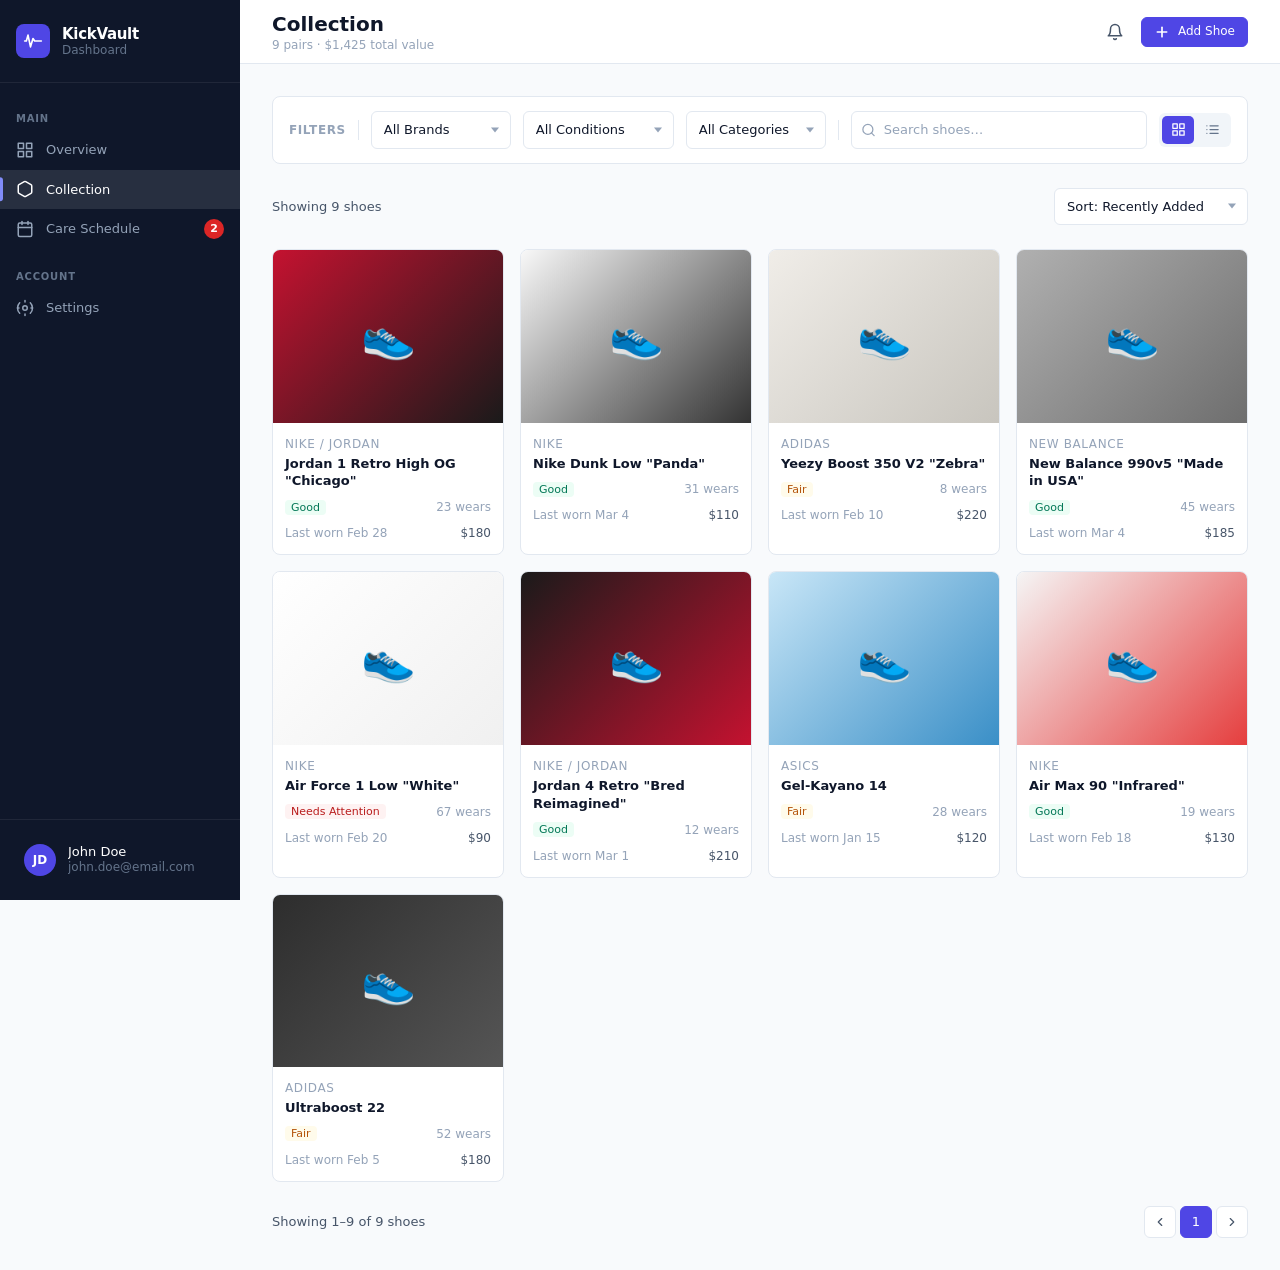
==== collection.html @ 6f690f67 "Initial KickVault Dashboard Five-page sneaker collection dashboard built for IxDF Masterclass demo. " ====
<!DOCTYPE html>
<html lang="en">
<head>
  <meta charset="UTF-8" />
  <meta name="viewport" content="width=device-width, initial-scale=1.0" />
  <title>Collection — KickVault Dashboard</title>
  <link rel="stylesheet" href="css/design-system.css" />
  <link rel="stylesheet" href="css/layout.css" />
  <link rel="stylesheet" href="css/collection.css" />
</head>
<body>
<div class="app">

  <!-- Sidebar -->
  <aside class="sidebar">
    <div class="sidebar-brand">
      <div class="sidebar-logo">
        <svg viewBox="0 0 24 24" fill="none" stroke="currentColor" stroke-width="2" stroke-linecap="round" stroke-linejoin="round">
          <path d="M2 12h2l2-7 3 14 3-10 2 3h8"/>
        </svg>
      </div>
      <div class="sidebar-brand-text">
        <div class="sidebar-brand-name">KickVault</div>
        <div class="sidebar-brand-sub">Dashboard</div>
      </div>
    </div>
    <nav class="sidebar-nav">
      <div class="nav-section">
        <div class="nav-section-label">Main</div>
        <a href="index.html" class="nav-link">
          <svg viewBox="0 0 24 24" fill="none" stroke="currentColor" stroke-width="2" stroke-linecap="round" stroke-linejoin="round"><rect x="3" y="3" width="7" height="7"/><rect x="14" y="3" width="7" height="7"/><rect x="14" y="14" width="7" height="7"/><rect x="3" y="14" width="7" height="7"/></svg>
          <span class="nav-link-label">Overview</span>
        </a>
        <a href="collection.html" class="nav-link active">
          <svg viewBox="0 0 24 24" fill="none" stroke="currentColor" stroke-width="2" stroke-linecap="round" stroke-linejoin="round"><path d="M21 16V8a2 2 0 0 0-1-1.73l-7-4a2 2 0 0 0-2 0l-7 4A2 2 0 0 0 3 8v8a2 2 0 0 0 1 1.73l7 4a2 2 0 0 0 2 0l7-4A2 2 0 0 0 21 16z"/></svg>
          <span class="nav-link-label">Collection</span>
        </a>
        <a href="schedule.html" class="nav-link">
          <svg viewBox="0 0 24 24" fill="none" stroke="currentColor" stroke-width="2" stroke-linecap="round" stroke-linejoin="round"><rect x="3" y="4" width="18" height="18" rx="2" ry="2"/><line x1="16" y1="2" x2="16" y2="6"/><line x1="8" y1="2" x2="8" y2="6"/><line x1="3" y1="10" x2="21" y2="10"/></svg>
          <span class="nav-link-label">Care Schedule</span>
          <span class="nav-badge">2</span>
        </a>
      </div>
      <div class="nav-section">
        <div class="nav-section-label">Account</div>
        <a href="settings.html" class="nav-link">
          <svg viewBox="0 0 24 24" fill="none" stroke="currentColor" stroke-width="2" stroke-linecap="round" stroke-linejoin="round"><circle cx="12" cy="12" r="3"/><path d="M19.07 4.93a10 10 0 0 1 0 14.14M4.93 4.93a10 10 0 0 0 0 14.14"/><path d="M12 2v2m0 16v2M2 12h2m16 0h2"/></svg>
          <span class="nav-link-label">Settings</span>
        </a>
      </div>
    </nav>
    <div class="sidebar-footer">
      <div class="sidebar-user">
        <div class="avatar avatar-sm" style="background: var(--color-primary-600); color: white;">JD</div>
        <div class="sidebar-user-info">
          <div class="sidebar-user-name">John Doe</div>
          <div class="sidebar-user-email">john.doe@email.com</div>
        </div>
      </div>
    </div>
  </aside>

  <!-- Main -->
  <div class="main">
    <header class="page-header">
      <div class="header-left">
        <h1 class="page-title">Collection</h1>
        <div class="page-subtitle">9 pairs · $1,425 total value</div>
      </div>
      <div class="header-right">
        <button class="icon-btn" aria-label="Notifications" data-tooltip="Notifications">
          <svg viewBox="0 0 24 24" fill="none" stroke="currentColor" stroke-width="2" stroke-linecap="round" stroke-linejoin="round"><path d="M18 8A6 6 0 0 0 6 8c0 7-3 9-3 9h18s-3-2-3-9"/><path d="M13.73 21a2 2 0 0 1-3.46 0"/></svg>
        </button>
        <button class="btn btn-primary btn-sm">
          <svg viewBox="0 0 24 24" fill="none" stroke="currentColor" stroke-width="2.5" stroke-linecap="round" stroke-linejoin="round"><line x1="12" y1="5" x2="12" y2="19"/><line x1="5" y1="12" x2="19" y2="12"/></svg>
          Add Shoe
        </button>
      </div>
    </header>

    <div class="content">

      <!-- Filter Bar -->
      <div class="filter-bar">
        <span class="filter-bar-label">Filters</span>
        <div class="filter-bar-divider"></div>
        <div class="select-wrapper">
          <select class="select">
            <option value="">All Brands</option>
            <option>Nike / Jordan</option>
            <option>Adidas</option>
            <option>New Balance</option>
            <option>Asics</option>
          </select>
        </div>
        <div class="select-wrapper">
          <select class="select">
            <option value="">All Conditions</option>
            <option>Good</option>
            <option>Fair</option>
            <option>Needs Attention</option>
          </select>
        </div>
        <div class="select-wrapper">
          <select class="select">
            <option value="">All Categories</option>
            <option>Lifestyle</option>
            <option>Running</option>
            <option>Basketball</option>
          </select>
        </div>
        <div class="filter-bar-divider"></div>
        <div class="filter-bar-search">
          <svg class="filter-bar-search-icon" viewBox="0 0 24 24" fill="none" stroke="currentColor" stroke-width="2" stroke-linecap="round" stroke-linejoin="round"><circle cx="11" cy="11" r="8"/><line x1="21" y1="21" x2="16.65" y2="16.65"/></svg>
          <input type="text" class="input" placeholder="Search shoes…" />
        </div>
        <div class="filter-bar-actions">
          <!-- View Toggle (Segmented Control — Implementation A) -->
          <div class="view-toggle" data-view-toggle>
            <button class="view-toggle-btn active" data-view="grid" aria-pressed="true" data-tooltip="Grid view">
              <svg viewBox="0 0 24 24" fill="none" stroke="currentColor" stroke-width="2" stroke-linecap="round" stroke-linejoin="round"><rect x="3" y="3" width="7" height="7"/><rect x="14" y="3" width="7" height="7"/><rect x="14" y="14" width="7" height="7"/><rect x="3" y="14" width="7" height="7"/></svg>
            </button>
            <button class="view-toggle-btn" data-view="list" aria-pressed="false" data-tooltip="List view">
              <svg viewBox="0 0 24 24" fill="none" stroke="currentColor" stroke-width="2" stroke-linecap="round" stroke-linejoin="round"><line x1="8" y1="6" x2="21" y2="6"/><line x1="8" y1="12" x2="21" y2="12"/><line x1="8" y1="18" x2="21" y2="18"/><line x1="3" y1="6" x2="3.01" y2="6"/><line x1="3" y1="12" x2="3.01" y2="12"/><line x1="3" y1="18" x2="3.01" y2="18"/></svg>
            </button>
          </div>
        </div>
      </div>

      <!-- Collection result count -->
      <div class="collection-toolbar">
        <span class="collection-result-count">Showing 9 shoes</span>
        <div style="display:flex; gap: var(--space-1);">
          <div class="select-wrapper">
            <select class="select" style="width: auto;">
              <option>Sort: Recently Added</option>
              <option>Sort: Name A–Z</option>
              <option>Sort: Most Worn</option>
              <option>Sort: Value (High–Low)</option>
            </select>
          </div>
        </div>
      </div>

      <!-- Collection Views (Grid + List) -->
      <div class="collection-views">

        <!-- Grid View (default) -->
        <div data-view="grid" class="active">
          <div class="shoe-grid">

            <!-- Shoe 1 -->
            <a href="detail.html" class="shoe-card">
              <div class="shoe-card-image" style="background: linear-gradient(135deg, #c41230 0%, #1a1a1a 100%);">👟</div>
              <div class="shoe-card-body">
                <div class="shoe-card-brand">Nike / Jordan</div>
                <div class="shoe-card-name">Jordan 1 Retro High OG "Chicago"</div>
                <div style="display:flex; align-items:center; justify-content:space-between;">
                  <span class="badge badge-success condition-badge">Good</span>
                  <span class="shoe-card-worn">23 wears</span>
                </div>
                <div class="shoe-card-meta">
                  <span style="font-size: var(--text-xs); color: var(--text-tertiary);">Last worn Feb 28</span>
                  <span style="font-size: var(--text-xs); font-weight: var(--font-medium); color: var(--text-secondary);">$180</span>
                </div>
              </div>
            </a>

            <!-- Shoe 2 -->
            <div class="shoe-card">
              <div class="shoe-card-image" style="background: linear-gradient(135deg, #f8f8f8 0%, #333 100%);">👟</div>
              <div class="shoe-card-body">
                <div class="shoe-card-brand">Nike</div>
                <div class="shoe-card-name">Nike Dunk Low "Panda"</div>
                <div style="display:flex; align-items:center; justify-content:space-between;">
                  <span class="badge badge-success condition-badge">Good</span>
                  <span class="shoe-card-worn">31 wears</span>
                </div>
                <div class="shoe-card-meta">
                  <span style="font-size: var(--text-xs); color: var(--text-tertiary);">Last worn Mar 4</span>
                  <span style="font-size: var(--text-xs); font-weight: var(--font-medium); color: var(--text-secondary);">$110</span>
                </div>
              </div>
            </div>

            <!-- Shoe 3 -->
            <div class="shoe-card">
              <div class="shoe-card-image" style="background: linear-gradient(135deg, #f0ede8 0%, #c8c5be 100%);">👟</div>
              <div class="shoe-card-body">
                <div class="shoe-card-brand">Adidas</div>
                <div class="shoe-card-name">Yeezy Boost 350 V2 "Zebra"</div>
                <div style="display:flex; align-items:center; justify-content:space-between;">
                  <span class="badge badge-warning condition-badge">Fair</span>
                  <span class="shoe-card-worn">8 wears</span>
                </div>
                <div class="shoe-card-meta">
                  <span style="font-size: var(--text-xs); color: var(--text-tertiary);">Last worn Feb 10</span>
                  <span style="font-size: var(--text-xs); font-weight: var(--font-medium); color: var(--text-secondary);">$220</span>
                </div>
              </div>
            </div>

            <!-- Shoe 4 -->
            <div class="shoe-card">
              <div class="shoe-card-image" style="background: linear-gradient(135deg, #b0b0b0 0%, #6e6e6e 100%);">👟</div>
              <div class="shoe-card-body">
                <div class="shoe-card-brand">New Balance</div>
                <div class="shoe-card-name">New Balance 990v5 "Made in USA"</div>
                <div style="display:flex; align-items:center; justify-content:space-between;">
                  <span class="badge badge-success condition-badge">Good</span>
                  <span class="shoe-card-worn">45 wears</span>
                </div>
                <div class="shoe-card-meta">
                  <span style="font-size: var(--text-xs); color: var(--text-tertiary);">Last worn Mar 4</span>
                  <span style="font-size: var(--text-xs); font-weight: var(--font-medium); color: var(--text-secondary);">$185</span>
                </div>
              </div>
            </div>

            <!-- Shoe 5 -->
            <div class="shoe-card">
              <div class="shoe-card-image" style="background: linear-gradient(135deg, #ffffff 0%, #f0f0f0 100%);">👟</div>
              <div class="shoe-card-body">
                <div class="shoe-card-brand">Nike</div>
                <div class="shoe-card-name">Air Force 1 Low "White"</div>
                <div style="display:flex; align-items:center; justify-content:space-between;">
                  <span class="badge badge-error condition-badge">Needs Attention</span>
                  <span class="shoe-card-worn">67 wears</span>
                </div>
                <div class="shoe-card-meta">
                  <span style="font-size: var(--text-xs); color: var(--text-tertiary);">Last worn Feb 20</span>
                  <span style="font-size: var(--text-xs); font-weight: var(--font-medium); color: var(--text-secondary);">$90</span>
                </div>
              </div>
            </div>

            <!-- Shoe 6 -->
            <div class="shoe-card">
              <div class="shoe-card-image" style="background: linear-gradient(135deg, #1a1a1a 0%, #c41230 100%);">👟</div>
              <div class="shoe-card-body">
                <div class="shoe-card-brand">Nike / Jordan</div>
                <div class="shoe-card-name">Jordan 4 Retro "Bred Reimagined"</div>
                <div style="display:flex; align-items:center; justify-content:space-between;">
                  <span class="badge badge-success condition-badge">Good</span>
                  <span class="shoe-card-worn">12 wears</span>
                </div>
                <div class="shoe-card-meta">
                  <span style="font-size: var(--text-xs); color: var(--text-tertiary);">Last worn Mar 1</span>
                  <span style="font-size: var(--text-xs); font-weight: var(--font-medium); color: var(--text-secondary);">$210</span>
                </div>
              </div>
            </div>

            <!-- Shoe 7 -->
            <div class="shoe-card">
              <div class="shoe-card-image" style="background: linear-gradient(135deg, #c8e6f7 0%, #3a8fc7 100%);">👟</div>
              <div class="shoe-card-body">
                <div class="shoe-card-brand">Asics</div>
                <div class="shoe-card-name">Gel-Kayano 14</div>
                <div style="display:flex; align-items:center; justify-content:space-between;">
                  <span class="badge badge-warning condition-badge">Fair</span>
                  <span class="shoe-card-worn">28 wears</span>
                </div>
                <div class="shoe-card-meta">
                  <span style="font-size: var(--text-xs); color: var(--text-tertiary);">Last worn Jan 15</span>
                  <span style="font-size: var(--text-xs); font-weight: var(--font-medium); color: var(--text-secondary);">$120</span>
                </div>
              </div>
            </div>

            <!-- Shoe 8 -->
            <div class="shoe-card">
              <div class="shoe-card-image" style="background: linear-gradient(135deg, #f5f5f5 0%, #e53e3e 100%);">👟</div>
              <div class="shoe-card-body">
                <div class="shoe-card-brand">Nike</div>
                <div class="shoe-card-name">Air Max 90 "Infrared"</div>
                <div style="display:flex; align-items:center; justify-content:space-between;">
                  <span class="badge badge-success condition-badge">Good</span>
                  <span class="shoe-card-worn">19 wears</span>
                </div>
                <div class="shoe-card-meta">
                  <span style="font-size: var(--text-xs); color: var(--text-tertiary);">Last worn Feb 18</span>
                  <span style="font-size: var(--text-xs); font-weight: var(--font-medium); color: var(--text-secondary);">$130</span>
                </div>
              </div>
            </div>

            <!-- Shoe 9 -->
            <div class="shoe-card">
              <div class="shoe-card-image" style="background: linear-gradient(135deg, #2d2d2d 0%, #555 100%);">👟</div>
              <div class="shoe-card-body">
                <div class="shoe-card-brand">Adidas</div>
                <div class="shoe-card-name">Ultraboost 22</div>
                <div style="display:flex; align-items:center; justify-content:space-between;">
                  <span class="badge badge-warning condition-badge">Fair</span>
                  <span class="shoe-card-worn">52 wears</span>
                </div>
                <div class="shoe-card-meta">
                  <span style="font-size: var(--text-xs); color: var(--text-tertiary);">Last worn Feb 5</span>
                  <span style="font-size: var(--text-xs); font-weight: var(--font-medium); color: var(--text-secondary);">$180</span>
                </div>
              </div>
            </div>

          </div>
        </div>

        <!-- List View (Table) -->
        <div data-view="list">
          <div class="table-container">
            <table class="data-table">
              <thead>
                <tr>
                  <th>Shoe</th>
                  <th>Brand</th>
                  <th>Condition</th>
                  <th>Size</th>
                  <th>Wears</th>
                  <th>Last Worn</th>
                  <th>Value</th>
                  <th></th>
                </tr>
              </thead>
              <tbody>
                <tr>
                  <td>
                    <div class="data-table-shoe-name">Jordan 1 Retro High OG "Chicago"</div>
                  </td>
                  <td><span class="data-table-shoe-brand">Nike / Jordan</span></td>
                  <td><span class="badge badge-success">Good</span></td>
                  <td>US 10</td>
                  <td>23</td>
                  <td>Feb 28</td>
                  <td>$180</td>
                  <td><a href="detail.html" class="btn btn-ghost btn-sm">View</a></td>
                </tr>
                <tr>
                  <td><div class="data-table-shoe-name">Nike Dunk Low "Panda"</div></td>
                  <td><span class="data-table-shoe-brand">Nike</span></td>
                  <td><span class="badge badge-success">Good</span></td>
                  <td>US 10</td>
                  <td>31</td>
                  <td>Mar 4</td>
                  <td>$110</td>
                  <td><button class="btn btn-ghost btn-sm">View</button></td>
                </tr>
                <tr>
                  <td><div class="data-table-shoe-name">Yeezy Boost 350 V2 "Zebra"</div></td>
                  <td><span class="data-table-shoe-brand">Adidas</span></td>
                  <td><span class="badge badge-warning">Fair</span></td>
                  <td>US 10</td>
                  <td>8</td>
                  <td>Feb 10</td>
                  <td>$220</td>
                  <td><button class="btn btn-ghost btn-sm">View</button></td>
                </tr>
                <tr>
                  <td><div class="data-table-shoe-name">New Balance 990v5 "Made in USA"</div></td>
                  <td><span class="data-table-shoe-brand">New Balance</span></td>
                  <td><span class="badge badge-success">Good</span></td>
                  <td>US 10</td>
                  <td>45</td>
                  <td>Mar 4</td>
                  <td>$185</td>
                  <td><button class="btn btn-ghost btn-sm">View</button></td>
                </tr>
                <tr>
                  <td><div class="data-table-shoe-name">Air Force 1 Low "White"</div></td>
                  <td><span class="data-table-shoe-brand">Nike</span></td>
                  <td><span class="badge badge-error">Needs Attention</span></td>
                  <td>US 10</td>
                  <td>67</td>
                  <td>Feb 20</td>
                  <td>$90</td>
                  <td><button class="btn btn-ghost btn-sm">View</button></td>
                </tr>
                <tr>
                  <td><div class="data-table-shoe-name">Jordan 4 Retro "Bred Reimagined"</div></td>
                  <td><span class="data-table-shoe-brand">Nike / Jordan</span></td>
                  <td><span class="badge badge-success">Good</span></td>
                  <td>US 10</td>
                  <td>12</td>
                  <td>Mar 1</td>
                  <td>$210</td>
                  <td><button class="btn btn-ghost btn-sm">View</button></td>
                </tr>
                <tr>
                  <td><div class="data-table-shoe-name">Gel-Kayano 14</div></td>
                  <td><span class="data-table-shoe-brand">Asics</span></td>
                  <td><span class="badge badge-warning">Fair</span></td>
                  <td>US 10</td>
                  <td>28</td>
                  <td>Jan 15</td>
                  <td>$120</td>
                  <td><button class="btn btn-ghost btn-sm">View</button></td>
                </tr>
                <tr>
                  <td><div class="data-table-shoe-name">Air Max 90 "Infrared"</div></td>
                  <td><span class="data-table-shoe-brand">Nike</span></td>
                  <td><span class="badge badge-success">Good</span></td>
                  <td>US 10</td>
                  <td>19</td>
                  <td>Feb 18</td>
                  <td>$130</td>
                  <td><button class="btn btn-ghost btn-sm">View</button></td>
                </tr>
                <tr>
                  <td><div class="data-table-shoe-name">Ultraboost 22</div></td>
                  <td><span class="data-table-shoe-brand">Adidas</span></td>
                  <td><span class="badge badge-warning">Fair</span></td>
                  <td>US 10</td>
                  <td>52</td>
                  <td>Feb 5</td>
                  <td>$180</td>
                  <td><button class="btn btn-ghost btn-sm">View</button></td>
                </tr>
              </tbody>
            </table>
          </div>
        </div>

      </div><!-- /collection-views -->

      <!-- Pagination -->
      <div class="pagination">
        <span class="pagination-info">Showing 1–9 of 9 shoes</span>
        <div class="pagination-controls">
          <button class="pagination-btn" disabled>
            <svg viewBox="0 0 24 24" fill="none" stroke="currentColor" stroke-width="2" stroke-linecap="round" stroke-linejoin="round"><polyline points="15 18 9 12 15 6"/></svg>
          </button>
          <button class="pagination-btn active">1</button>
          <button class="pagination-btn" disabled>
            <svg viewBox="0 0 24 24" fill="none" stroke="currentColor" stroke-width="2" stroke-linecap="round" stroke-linejoin="round"><polyline points="9 18 15 12 9 6"/></svg>
          </button>
        </div>
      </div>

    </div><!-- /content -->
  </div><!-- /main -->
</div><!-- /app -->

<script src="js/main.js"></script>
</body>
</html>
---- css/design-system.css ----
/* ============================================================
   KICKVAULT DASHBOARD — DESIGN SYSTEM
   Version 1.0

   Contents:
     1. Design Tokens
     2. Base Reset
     3. Documented Components
        - Button
        - Input / Select / Textarea
        - Badge
        - Card
        - Alert / Banner
        - Modal
        - Tooltip
        - Avatar
        - Toggle / Switch
        - Navigation Sidebar
   ============================================================ */


/* ============================================================
   1. DESIGN TOKENS
   ============================================================ */

:root {

  /* --- Color Scale: Neutrals (Slate) --- */
  --color-neutral-50:  #f8fafc;
  --color-neutral-100: #f1f5f9;
  --color-neutral-200: #e2e8f0;
  --color-neutral-300: #cbd5e1;
  --color-neutral-400: #94a3b8;
  --color-neutral-500: #64748b;
  --color-neutral-600: #475569;
  --color-neutral-700: #334155;
  --color-neutral-800: #1e293b;
  --color-neutral-900: #0f172a;

  /* --- Color Scale: Primary (Indigo) --- */
  --color-primary-50:  #eef2ff;
  --color-primary-100: #e0e7ff;
  --color-primary-200: #c7d2fe;
  --color-primary-300: #a5b4fc;
  --color-primary-400: #818cf8;
  --color-primary-500: #6366f1;
  --color-primary-600: #4f46e5;
  --color-primary-700: #4338ca;
  --color-primary-800: #3730a3;
  --color-primary-900: #312e81;

  /* --- Color Scale: Success (Emerald) --- */
  --color-success-50:  #ecfdf5;
  --color-success-100: #d1fae5;
  --color-success-200: #a7f3d0;
  --color-success-500: #10b981;
  --color-success-600: #059669;
  --color-success-700: #047857;

  /* --- Color Scale: Warning (Amber) --- */
  --color-warning-50:  #fffbeb;
  --color-warning-100: #fef3c7;
  --color-warning-200: #fde68a;
  --color-warning-500: #f59e0b;
  --color-warning-600: #d97706;
  --color-warning-700: #b45309;

  /* --- Color Scale: Error (Red) --- */
  --color-error-50:  #fef2f2;
  --color-error-100: #fee2e2;
  --color-error-200: #fecaca;
  --color-error-500: #ef4444;
  --color-error-600: #dc2626;
  --color-error-700: #b91c1c;

  /* --- Color Scale: Info (Blue) --- */
  --color-info-50:  #eff6ff;
  --color-info-100: #dbeafe;
  --color-info-200: #bfdbfe;
  --color-info-500: #3b82f6;
  --color-info-600: #2563eb;
  --color-info-700: #1d4ed8;

  /* --- Surface Aliases --- */
  --surface-default: #ffffff;
  --surface-subtle:  var(--color-neutral-50);
  --surface-raised:  #ffffff;

  /* --- Text Aliases --- */
  --text-primary:   var(--color-neutral-900);
  --text-secondary: var(--color-neutral-600);
  --text-tertiary:  var(--color-neutral-400);
  --text-inverse:   #ffffff;
  --text-brand:     var(--color-primary-600);

  /* --- Border Aliases --- */
  --border-default: var(--color-neutral-200);
  --border-strong:  var(--color-neutral-300);
  --border-brand:   var(--color-primary-300);

  /* --- Spacing Scale (8pt grid) --- */
  --space-0-5: 4px;
  --space-1:   8px;
  --space-1-5: 12px;
  --space-2:   16px;
  --space-3:   24px;
  --space-4:   32px;
  --space-5:   40px;
  --space-6:   48px;
  --space-8:   64px;
  --space-10:  80px;
  --space-12:  96px;

  /* --- Typography: Font Sizes --- */
  --text-xs:   12px;
  --text-sm:   13px;
  --text-base: 15px;
  --text-lg:   17px;
  --text-xl:   20px;
  --text-2xl:  24px;
  --text-3xl:  30px;
  --text-4xl:  36px;

  /* --- Typography: Font Weights --- */
  --font-normal:   400;
  --font-medium:   500;
  --font-semibold: 600;
  --font-bold:     700;

  /* --- Typography: Line Heights --- */
  --leading-tight:   1.25;
  --leading-snug:    1.375;
  --leading-normal:  1.5;
  --leading-relaxed: 1.625;

  /* --- Border Radius --- */
  --radius-sm:   4px;
  --radius-md:   6px;
  --radius-lg:   8px;
  --radius-xl:   12px;
  --radius-2xl:  16px;
  --radius-full: 9999px;

  /* --- Elevation / Shadows --- */
  --shadow-sm: 0 1px 2px 0 rgba(0, 0, 0, 0.05);
  --shadow-md: 0 4px 6px -1px rgba(0, 0, 0, 0.07), 0 2px 4px -1px rgba(0, 0, 0, 0.05);
  --shadow-lg: 0 10px 15px -3px rgba(0, 0, 0, 0.08), 0 4px 6px -2px rgba(0, 0, 0, 0.04);

  /* --- Transitions --- */
  --transition-fast: 100ms ease;
  --transition-base: 200ms ease;
  --transition-slow: 300ms ease;
}


/* ============================================================
   2. BASE RESET
   ============================================================ */

*, *::before, *::after {
  box-sizing: border-box;
  margin: 0;
  padding: 0;
}

body {
  font-family: -apple-system, BlinkMacSystemFont, 'Segoe UI', system-ui, sans-serif;
  font-size: var(--text-base);
  font-weight: var(--font-normal);
  color: var(--text-primary);
  background: var(--surface-subtle);
  line-height: var(--leading-normal);
  -webkit-font-smoothing: antialiased;
}

a { color: inherit; text-decoration: none; }

button { font-family: inherit; }

img, svg { display: block; }


/* ============================================================
   3. DOCUMENTED COMPONENTS
   ============================================================ */


/* --- Button --- */

.btn {
  display: inline-flex;
  align-items: center;
  justify-content: center;
  gap: var(--space-1);
  padding: 8px var(--space-2);
  font-size: var(--text-sm);
  font-weight: var(--font-medium);
  font-family: inherit;
  line-height: var(--leading-tight);
  border-radius: var(--radius-md);
  border: 1px solid transparent;
  cursor: pointer;
  transition:
    background-color var(--transition-fast),
    border-color     var(--transition-fast),
    color            var(--transition-fast),
    box-shadow       var(--transition-fast);
  text-decoration: none;
  white-space: nowrap;
  user-select: none;
}

.btn svg {
  width: 16px;
  height: 16px;
  flex-shrink: 0;
}

/* Primary */
.btn-primary {
  background: var(--color-primary-600);
  color: var(--text-inverse);
  border-color: var(--color-primary-600);
}
.btn-primary:hover {
  background: var(--color-primary-700);
  border-color: var(--color-primary-700);
}
.btn-primary:active {
  background: var(--color-primary-800);
  border-color: var(--color-primary-800);
}

/* Secondary */
.btn-secondary {
  background: var(--surface-default);
  color: var(--color-primary-600);
  border-color: var(--color-primary-200);
}
.btn-secondary:hover {
  background: var(--color-primary-50);
  border-color: var(--color-primary-300);
}

/* Tertiary */
.btn-tertiary {
  background: transparent;
  color: var(--text-secondary);
  border-color: var(--border-default);
}
.btn-tertiary:hover {
  background: var(--color-neutral-100);
  color: var(--text-primary);
}

/* Ghost */
.btn-ghost {
  background: transparent;
  color: var(--text-secondary);
  border-color: transparent;
}
.btn-ghost:hover {
  background: var(--color-neutral-100);
  color: var(--text-primary);
}

/* Destructive */
.btn-destructive {
  background: var(--color-error-600);
  color: var(--text-inverse);
  border-color: var(--color-error-600);
}
.btn-destructive:hover {
  background: var(--color-error-700);
  border-color: var(--color-error-700);
}

/* Sizes */
.btn-sm {
  padding: 6px var(--space-1-5);
  font-size: var(--text-xs);
}
.btn-lg {
  padding: 10px var(--space-3);
  font-size: var(--text-base);
}

/* States */
.btn:disabled,
.btn[aria-disabled="true"] {
  opacity: 0.45;
  cursor: not-allowed;
  pointer-events: none;
}


/* --- Input / Select / Textarea --- */

.input,
.select,
.textarea {
  display: block;
  width: 100%;
  padding: 8px var(--space-1-5);
  font-size: var(--text-sm);
  font-family: inherit;
  color: var(--text-primary);
  background: var(--surface-default);
  border: 1px solid var(--border-default);
  border-radius: var(--radius-md);
  outline: none;
  appearance: none;
  line-height: var(--leading-normal);
  transition:
    border-color var(--transition-fast),
    box-shadow   var(--transition-fast);
}

.input:hover,
.select:hover,
.textarea:hover {
  border-color: var(--border-strong);
}

.input:focus,
.select:focus,
.textarea:focus {
  border-color: var(--color-primary-400);
  box-shadow: 0 0 0 3px var(--color-primary-100);
}

.input::placeholder,
.textarea::placeholder {
  color: var(--text-tertiary);
}

.input-error {
  border-color: var(--color-error-400);
}
.input-error:focus {
  border-color: var(--color-error-500);
  box-shadow: 0 0 0 3px var(--color-error-100);
}

.input-group {
  display: flex;
  flex-direction: column;
  gap: var(--space-0-5);
}
.input-label {
  font-size: var(--text-sm);
  font-weight: var(--font-medium);
  color: var(--text-secondary);
}
.input-hint {
  font-size: var(--text-xs);
  color: var(--text-tertiary);
}

/* Select wrapper (custom arrow) */
.select-wrapper {
  position: relative;
}
.select-wrapper .select {
  padding-right: var(--space-4);
  cursor: pointer;
}
.select-wrapper::after {
  content: '';
  position: absolute;
  right: var(--space-1-5);
  top: 50%;
  transform: translateY(-50%);
  width: 0;
  height: 0;
  border-left: 4px solid transparent;
  border-right: 4px solid transparent;
  border-top: 5px solid var(--color-neutral-400);
  pointer-events: none;
}

/* Textarea */
.textarea {
  resize: vertical;
  min-height: 100px;
}


/* --- Badge / Status Indicator --- */

.badge {
  display: inline-flex;
  align-items: center;
  gap: var(--space-0-5);
  padding: 4px 8px;
  font-size: var(--text-xs);
  font-weight: var(--font-medium);
  line-height: 1;
  border-radius: var(--radius-full);
  white-space: nowrap;
}

.badge-success { background: var(--color-success-50); color: var(--color-success-700); }
.badge-warning { background: var(--color-warning-50); color: var(--color-warning-700); }
.badge-error   { background: var(--color-error-50);   color: var(--color-error-700);   }
.badge-info    { background: var(--color-info-50);    color: var(--color-info-700);    }
.badge-neutral { background: var(--color-neutral-100); color: var(--color-neutral-600); }

/* Dot indicator */
.badge::before {
  content: none;
}
.badge.badge--dot::before {
  content: '';
  width: 6px;
  height: 6px;
  border-radius: var(--radius-full);
  background: currentColor;
}


/* --- Card --- */

.card {
  background: var(--surface-default);
  border-radius: var(--radius-lg);
  border: 1px solid var(--border-default);
  padding: var(--space-3);
  box-shadow: var(--shadow-sm);
}

.card-outlined {
  background: transparent;
  box-shadow: none;
}

.card-interactive {
  cursor: pointer;
  transition:
    box-shadow    var(--transition-base),
    border-color  var(--transition-base);
}
.card-interactive:hover {
  box-shadow: var(--shadow-md);
  border-color: var(--color-neutral-300);
}


/* --- Alert / Banner --- */

.alert {
  display: flex;
  align-items: flex-start;
  gap: var(--space-1-5);
  padding: 12px 16px;
  border-radius: var(--radius-md);
  font-size: var(--text-sm);
  line-height: var(--leading-normal);
}

.alert svg {
  width: 16px;
  height: 16px;
  flex-shrink: 0;
  margin-top: 1px;
}

.alert-success {
  background: var(--color-success-50);
  color: var(--color-success-700);
  border: 1px solid var(--color-success-200);
}
.alert-warning {
  background: var(--color-warning-50);
  color: var(--color-warning-700);
  border: 1px solid var(--color-warning-200);
}
.alert-error {
  background: var(--color-error-50);
  color: var(--color-error-700);
  border: 1px solid var(--color-error-200);
}
.alert-info {
  background: var(--color-info-50);
  color: var(--color-info-700);
  border: 1px solid var(--color-info-200);
}


/* --- Modal --- */

.modal-overlay {
  position: fixed;
  inset: 0;
  background: rgba(15, 23, 42, 0.5);
  display: flex;
  align-items: center;
  justify-content: center;
  z-index: 1000;
  padding: var(--space-4);
}

.modal {
  background: var(--surface-default);
  border-radius: var(--radius-xl);
  box-shadow: var(--shadow-lg);
  padding: var(--space-4);
  width: 100%;
  max-width: 480px;
}

.modal-header {
  display: flex;
  align-items: center;
  justify-content: space-between;
  margin-bottom: var(--space-3);
}

.modal-title {
  font-size: var(--text-lg);
  font-weight: var(--font-semibold);
  color: var(--text-primary);
}

.modal-footer {
  display: flex;
  justify-content: flex-end;
  gap: var(--space-1-5);
  margin-top: var(--space-4);
  padding-top: var(--space-3);
  border-top: 1px solid var(--border-default);
}


/* --- Tooltip --- */

[data-tooltip] {
  position: relative;
}

[data-tooltip]::after {
  content: attr(data-tooltip);
  position: absolute;
  bottom: calc(100% + 6px);
  left: 50%;
  transform: translateX(-50%);
  background: var(--color-neutral-900);
  color: var(--text-inverse);
  font-size: var(--text-xs);
  font-weight: var(--font-medium);
  padding: 5px 8px;
  border-radius: var(--radius-sm);
  white-space: nowrap;
  opacity: 0;
  pointer-events: none;
  transition: opacity var(--transition-fast);
  z-index: 200;
}

[data-tooltip]:hover::after {
  opacity: 1;
}


/* --- Avatar --- */

.avatar {
  display: inline-flex;
  align-items: center;
  justify-content: center;
  border-radius: var(--radius-full);
  font-weight: var(--font-semibold);
  background: var(--color-primary-100);
  color: var(--color-primary-700);
  flex-shrink: 0;
  overflow: hidden;
}

.avatar-sm { width: 32px; height: 32px; font-size: var(--text-xs); }
.avatar-md { width: 40px; height: 40px; font-size: var(--text-sm); }
.avatar-lg { width: 48px; height: 48px; font-size: var(--text-base); }
.avatar-xl { width: 64px; height: 64px; font-size: var(--text-xl); }


/* --- Toggle / Switch --- */

.toggle-wrapper {
  display: flex;
  align-items: center;
  gap: var(--space-1-5);
}

.toggle {
  position: relative;
  display: inline-block;
  width: 36px;
  height: 20px;
  cursor: pointer;
  flex-shrink: 0;
}

.toggle input {
  opacity: 0;
  width: 0;
  height: 0;
  position: absolute;
}

.toggle-track {
  position: absolute;
  inset: 0;
  background: var(--color-neutral-300);
  border-radius: var(--radius-full);
  transition: background var(--transition-fast);
}

.toggle input:checked + .toggle-track {
  background: var(--color-primary-500);
}

.toggle-thumb {
  position: absolute;
  top: 2px;
  left: 2px;
  width: 16px;
  height: 16px;
  background: white;
  border-radius: var(--radius-full);
  box-shadow: var(--shadow-sm);
  transition: transform var(--transition-fast);
  pointer-events: none;
}

.toggle input:checked ~ .toggle-thumb {
  transform: translateX(16px);
}

.toggle-label {
  font-size: var(--text-sm);
  color: var(--text-primary);
  cursor: pointer;
  user-select: none;
}
---- css/layout.css ----
/* ============================================================
   KICKVAULT DASHBOARD — SHARED LAYOUT
   Sidebar navigation, page header, content grid
   ============================================================ */


/* ---- Page Shell ---- */

.app {
  display: flex;
  min-height: 100vh;
}


/* ---- Sidebar ---- */

.sidebar {
  width: 240px;
  flex-shrink: 0;
  background: var(--color-neutral-900);
  display: flex;
  flex-direction: column;
  position: fixed;
  top: 0;
  left: 0;
  height: 100vh;
  z-index: 100;
  overflow: hidden;
}

/* Brand */
.sidebar-brand {
  padding: var(--space-3) var(--space-2);
  border-bottom: 1px solid rgba(255, 255, 255, 0.07);
  display: flex;
  align-items: center;
  gap: var(--space-1-5);
  flex-shrink: 0;
}

.sidebar-logo {
  width: 34px;
  height: 34px;
  background: var(--color-primary-600);
  border-radius: var(--radius-lg);
  display: flex;
  align-items: center;
  justify-content: center;
  flex-shrink: 0;
}

.sidebar-logo svg {
  width: 20px;
  height: 20px;
  color: white;
}

.sidebar-brand-text {}

.sidebar-brand-name {
  font-size: var(--text-base);
  font-weight: var(--font-bold);
  color: white;
  letter-spacing: -0.02em;
  line-height: 1.2;
}

.sidebar-brand-sub {
  font-size: var(--text-xs);
  color: var(--color-neutral-500);
  font-weight: var(--font-normal);
  line-height: 1.2;
}

/* Navigation */
.sidebar-nav {
  flex: 1;
  padding: var(--space-2) 0;
  overflow-y: auto;
}

.nav-section {
  margin-bottom: var(--space-1);
}

.nav-section-label {
  padding: var(--space-1-5) var(--space-2) var(--space-0-5);
  font-size: 10px;
  font-weight: var(--font-semibold);
  color: var(--color-neutral-500);
  text-transform: uppercase;
  letter-spacing: 0.08em;
}

.nav-link {
  display: flex;
  align-items: center;
  gap: var(--space-1-5);
  padding: 10px var(--space-2);
  color: var(--color-neutral-400);
  font-size: var(--text-sm);
  font-weight: var(--font-medium);
  transition:
    color            var(--transition-fast),
    background-color var(--transition-fast);
  position: relative;
  cursor: pointer;
}

.nav-link:hover {
  color: white;
  background: rgba(255, 255, 255, 0.06);
}

.nav-link.active {
  color: white;
  background: rgba(255, 255, 255, 0.1);
}

.nav-link.active::before {
  content: '';
  position: absolute;
  left: 0;
  top: 50%;
  transform: translateY(-50%);
  height: 60%;
  width: 3px;
  background: var(--color-primary-400);
  border-radius: 0 var(--radius-sm) var(--radius-sm) 0;
}

.nav-link svg {
  width: 18px;
  height: 18px;
  flex-shrink: 0;
}

.nav-link-label {
  flex: 1;
}

.nav-badge {
  display: inline-flex;
  align-items: center;
  justify-content: center;
  min-width: 20px;
  height: 20px;
  padding: 0 6px;
  background: var(--color-error-600);
  color: white;
  font-size: 11px;
  font-weight: var(--font-semibold);
  border-radius: var(--radius-full);
}

/* Footer */
.sidebar-footer {
  padding: var(--space-2);
  border-top: 1px solid rgba(255, 255, 255, 0.07);
  flex-shrink: 0;
}

.sidebar-user {
  display: flex;
  align-items: center;
  gap: var(--space-1-5);
  padding: var(--space-1);
  border-radius: var(--radius-md);
  cursor: pointer;
  transition: background var(--transition-fast);
}

.sidebar-user:hover {
  background: rgba(255, 255, 255, 0.06);
}

.sidebar-user-info {
  flex: 1;
  min-width: 0;
}

.sidebar-user-name {
  font-size: var(--text-sm);
  font-weight: var(--font-medium);
  color: white;
  white-space: nowrap;
  overflow: hidden;
  text-overflow: ellipsis;
  line-height: 1.3;
}

.sidebar-user-email {
  font-size: var(--text-xs);
  color: var(--color-neutral-500);
  white-space: nowrap;
  overflow: hidden;
  text-overflow: ellipsis;
  line-height: 1.3;
}

.sidebar-user-chevron {
  width: 16px;
  height: 16px;
  color: var(--color-neutral-500);
  flex-shrink: 0;
}


/* ---- Main Area ---- */

.main {
  flex: 1;
  margin-left: 240px;
  display: flex;
  flex-direction: column;
  min-height: 100vh;
}


/* ---- Page Header ---- */

.page-header {
  background: var(--surface-default);
  border-bottom: 1px solid var(--border-default);
  padding: 0 var(--space-4);
  height: 64px;
  display: flex;
  align-items: center;
  justify-content: space-between;
  position: sticky;
  top: 0;
  z-index: 10;
  gap: var(--space-3);
}

.header-left {
  display: flex;
  flex-direction: column;
  justify-content: center;
  min-width: 0;
}

.page-title {
  font-size: var(--text-xl);
  font-weight: var(--font-semibold);
  color: var(--text-primary);
  line-height: var(--leading-tight);
  white-space: nowrap;
}

.page-subtitle {
  font-size: var(--text-xs);
  color: var(--text-tertiary);
  margin-top: 2px;
  line-height: 1;
}

.header-right {
  display: flex;
  align-items: center;
  gap: var(--space-1);
  flex-shrink: 0;
}

/* Icon button — documented variant (ghost) */
.icon-btn {
  display: inline-flex;
  align-items: center;
  justify-content: center;
  width: 36px;
  height: 36px;
  border-radius: var(--radius-md);
  border: none;
  background: transparent;
  color: var(--text-secondary);
  cursor: pointer;
  transition:
    background-color var(--transition-fast),
    color            var(--transition-fast);
}

.icon-btn:hover {
  background: var(--color-neutral-100);
  color: var(--text-primary);
}

.icon-btn svg {
  width: 18px;
  height: 18px;
}

.icon-btn-badge {
  position: relative;
}

.icon-btn-badge::after {
  content: '';
  position: absolute;
  top: 6px;
  right: 6px;
  width: 8px;
  height: 8px;
  background: var(--color-error-500);
  border-radius: var(--radius-full);
  border: 2px solid white;
}


/* ---- Content Area ---- */

.content {
  padding: var(--space-4);
  flex: 1;
}

.content-header {
  margin-bottom: var(--space-4);
}

/* Row layout helpers */
.row {
  display: flex;
  gap: var(--space-3);
}

.row-wrap {
  flex-wrap: wrap;
}

/* Grid helpers */
.grid-2 { display: grid; grid-template-columns: repeat(2, 1fr); gap: var(--space-3); }
.grid-3 { display: grid; grid-template-columns: repeat(3, 1fr); gap: var(--space-3); }
.grid-4 { display: grid; grid-template-columns: repeat(4, 1fr); gap: var(--space-3); }


/* ---- Section heading within page ---- */

.section-head {
  display: flex;
  align-items: center;
  justify-content: space-between;
  margin-bottom: var(--space-2);
}

.section-title {
  font-size: var(--text-base);
  font-weight: var(--font-semibold);
  color: var(--text-primary);
}

.section-action {
  font-size: var(--text-sm);
  font-weight: var(--font-medium);
  color: var(--text-brand);
  cursor: pointer;
}

.section-action:hover {
  color: var(--color-primary-700);
}


/* ---- Empty state ---- */

.empty-state {
  text-align: center;
  padding: var(--space-8) var(--space-4);
  color: var(--text-tertiary);
}

.empty-state-icon {
  font-size: 40px;
  margin-bottom: var(--space-2);
}

.empty-state-text {
  font-size: var(--text-sm);
}


/* ---- Utility classes ---- */

.text-xs      { font-size: var(--text-xs); }
.text-sm      { font-size: var(--text-sm); }
.text-base    { font-size: var(--text-base); }
.text-lg      { font-size: var(--text-lg); }
.text-xl      { font-size: var(--text-xl); }
.text-2xl     { font-size: var(--text-2xl); }
.text-3xl     { font-size: var(--text-3xl); }

.font-medium   { font-weight: var(--font-medium); }
.font-semibold { font-weight: var(--font-semibold); }
.font-bold     { font-weight: var(--font-bold); }

.text-secondary { color: var(--text-secondary); }
.text-tertiary  { color: var(--text-tertiary); }
.text-brand     { color: var(--text-brand); }

.mt-1  { margin-top: var(--space-1); }
.mt-2  { margin-top: var(--space-2); }
.mt-3  { margin-top: var(--space-3); }
.mt-4  { margin-top: var(--space-4); }
.mb-1  { margin-bottom: var(--space-1); }
.mb-2  { margin-bottom: var(--space-2); }
.mb-3  { margin-bottom: var(--space-3); }
.mb-4  { margin-bottom: var(--space-4); }

.flex          { display: flex; }
.flex-col      { flex-direction: column; }
.items-center  { align-items: center; }
.justify-between { justify-content: space-between; }
.gap-1   { gap: var(--space-1); }
.gap-2   { gap: var(--space-2); }
.gap-3   { gap: var(--space-3); }
.flex-1  { flex: 1; }

.w-full  { width: 100%; }
.sr-only {
  position: absolute;
  width: 1px;
  height: 1px;
  padding: 0;
  margin: -1px;
  overflow: hidden;
  clip: rect(0,0,0,0);
  white-space: nowrap;
  border: 0;
}
---- css/collection.css ----
/* ============================================================
   COLLECTION PAGE — Page-specific styles
   ============================================================

   Gaps present on this page:
   - .filter-bar: one-off toolbar pattern, not in the system
   - .data-table: table component not in the design system
   - .shoe-card .condition-badge: padding/size drift from .badge
   - .view-toggle: segmented control (implementation A)
     Active state uses primary color bg — differs from the
     schedule page segmented control (implementation B)
   ============================================================ */


/* ---- Collection layout ---- */

.collection-toolbar {
  display: flex;
  align-items: center;
  justify-content: space-between;
  margin-bottom: var(--space-3);
  gap: var(--space-2);
}

.collection-result-count {
  font-size: var(--text-sm);
  color: var(--text-secondary);
}


/* ---- Filter Bar
   GAP: One-off toolbar/filter-bar pattern. Not in the design system.
   Uses hardcoded border color and spacing values that don't reference
   the spacing scale (14px padding vs. system's 8pt grid values).
   ---- */

.filter-bar {
  display: flex;
  align-items: center;
  gap: 12px;
  padding: 14px var(--space-2);
  background: var(--surface-default);
  border: 1px solid #e2e8f0;
  border-radius: var(--radius-lg);
  margin-bottom: var(--space-3);
}

.filter-bar-label {
  font-size: var(--text-xs);
  font-weight: var(--font-semibold);
  color: var(--text-tertiary);
  text-transform: uppercase;
  letter-spacing: 0.05em;
  white-space: nowrap;
}

.filter-bar-divider {
  width: 1px;
  height: 20px;
  background: #e2e8f0;
  flex-shrink: 0;
}

.filter-bar .select-wrapper {
  min-width: 140px;
}

.filter-bar-search {
  flex: 1;
  position: relative;
}

.filter-bar-search-icon {
  position: absolute;
  left: 10px;
  top: 50%;
  transform: translateY(-50%);
  width: 15px;
  height: 15px;
  color: var(--text-tertiary);
  pointer-events: none;
}

.filter-bar-search .input {
  padding-left: 32px;
}

.filter-bar-actions {
  display: flex;
  align-items: center;
  gap: var(--space-1);
  margin-left: auto;
}


/* ---- View Toggle (Segmented Control — Implementation A)
   GAP: Segmented control pattern with no documentation.
   Active state uses var(--color-primary-600) background + white text.
   The schedule page has a different implementation of the same
   pattern using a white active state with shadow (implementation B).
   ---- */

.view-toggle {
  display: flex;
  align-items: center;
  background: var(--color-neutral-100);
  border-radius: var(--radius-md);
  padding: 3px;
  gap: 2px;
}

.view-toggle-btn {
  display: inline-flex;
  align-items: center;
  justify-content: center;
  width: 32px;
  height: 28px;
  border-radius: 5px;
  border: none;
  background: transparent;
  color: var(--color-neutral-500);
  cursor: pointer;
  transition:
    background-color var(--transition-fast),
    color            var(--transition-fast);
}

.view-toggle-btn svg {
  width: 15px;
  height: 15px;
}

.view-toggle-btn.active {
  background: var(--color-primary-600);
  color: white;
}

.view-toggle-btn:hover:not(.active) {
  background: var(--color-neutral-200);
  color: var(--color-neutral-700);
}


/* ---- Shoe Grid ---- */

.shoe-grid {
  display: grid;
  grid-template-columns: repeat(auto-fill, minmax(220px, 1fr));
  gap: var(--space-2);
}

.shoe-card {
  background: var(--surface-default);
  border-radius: var(--radius-lg);
  border: 1px solid var(--border-default);
  overflow: hidden;
  cursor: pointer;
  transition:
    box-shadow    var(--transition-base),
    border-color  var(--transition-base);
}

.shoe-card:hover {
  box-shadow: var(--shadow-md);
  border-color: var(--color-neutral-300);
}

.shoe-card-image {
  width: 100%;
  aspect-ratio: 4 / 3;
  display: flex;
  align-items: center;
  justify-content: center;
  font-size: 44px;
  position: relative;
  overflow: hidden;
}

.shoe-card-body {
  padding: var(--space-1-5);
}

.shoe-card-brand {
  font-size: var(--text-xs);
  font-weight: var(--font-medium);
  color: var(--text-tertiary);
  text-transform: uppercase;
  letter-spacing: 0.05em;
  margin-bottom: 2px;
}

.shoe-card-name {
  font-size: var(--text-sm);
  font-weight: var(--font-semibold);
  color: var(--text-primary);
  line-height: var(--leading-snug);
  margin-bottom: var(--space-1);
}

/* GAP: Badge size drift.
   This condition badge uses different padding (2px 6px vs 4px 8px)
   and font-size (11px vs var(--text-xs) = 12px) than the documented
   .badge component. The semantic colors are applied correctly via
   the badge- modifier classes, but the sizing is inconsistent. */
.shoe-card .condition-badge {
  padding: 2px 6px;
  font-size: 11px;
  border-radius: 4px;
}

.shoe-card-meta {
  display: flex;
  align-items: center;
  justify-content: space-between;
  margin-top: var(--space-1);
}

.shoe-card-worn {
  font-size: var(--text-xs);
  color: var(--text-tertiary);
}


/* ---- List/Table View
   GAP: Table component not in the design system.
   No .data-table or equivalent defined in design-system.css.
   This is a one-off implementation.
   ---- */

.collection-views [data-view] {
  display: none;
}

.collection-views [data-view].active {
  display: block;
}

.data-table {
  width: 100%;
  border-collapse: collapse;
  font-size: var(--text-sm);
}

.data-table thead th {
  padding: var(--space-1-5) var(--space-2);
  text-align: left;
  font-size: var(--text-xs);
  font-weight: var(--font-semibold);
  color: var(--text-tertiary);
  text-transform: uppercase;
  letter-spacing: 0.05em;
  border-bottom: 1px solid var(--border-default);
  background: var(--color-neutral-50);
  white-space: nowrap;
}

.data-table thead th:first-child { border-radius: var(--radius-md) 0 0 0; }
.data-table thead th:last-child  { border-radius: 0 var(--radius-md) 0 0; }

.data-table tbody tr {
  border-bottom: 1px solid var(--border-default);
  transition: background var(--transition-fast);
  cursor: pointer;
}

.data-table tbody tr:hover {
  background: var(--color-neutral-50);
}

.data-table tbody tr:last-child {
  border-bottom: none;
}

.data-table tbody td {
  padding: var(--space-1-5) var(--space-2);
  color: var(--text-primary);
  vertical-align: middle;
}

.data-table-shoe-name {
  font-weight: var(--font-medium);
}

.data-table-shoe-brand {
  font-size: var(--text-xs);
  color: var(--text-tertiary);
}

.table-container {
  background: var(--surface-default);
  border: 1px solid var(--border-default);
  border-radius: var(--radius-lg);
  overflow: hidden;
  box-shadow: var(--shadow-sm);
}


/* ---- Pagination ---- */

.pagination {
  display: flex;
  align-items: center;
  justify-content: space-between;
  margin-top: var(--space-3);
}

.pagination-info {
  font-size: var(--text-sm);
  color: var(--text-secondary);
}

.pagination-controls {
  display: flex;
  align-items: center;
  gap: var(--space-0-5);
}

.pagination-btn {
  display: inline-flex;
  align-items: center;
  justify-content: center;
  width: 32px;
  height: 32px;
  border-radius: var(--radius-md);
  border: 1px solid var(--border-default);
  background: var(--surface-default);
  font-size: var(--text-sm);
  color: var(--text-secondary);
  cursor: pointer;
  transition:
    background-color var(--transition-fast),
    border-color     var(--transition-fast),
    color            var(--transition-fast);
}

.pagination-btn:hover {
  background: var(--color-neutral-100);
  color: var(--text-primary);
}

.pagination-btn.active {
  background: var(--color-primary-600);
  border-color: var(--color-primary-600);
  color: white;
}

.pagination-btn svg {
  width: 14px;
  height: 14px;
}
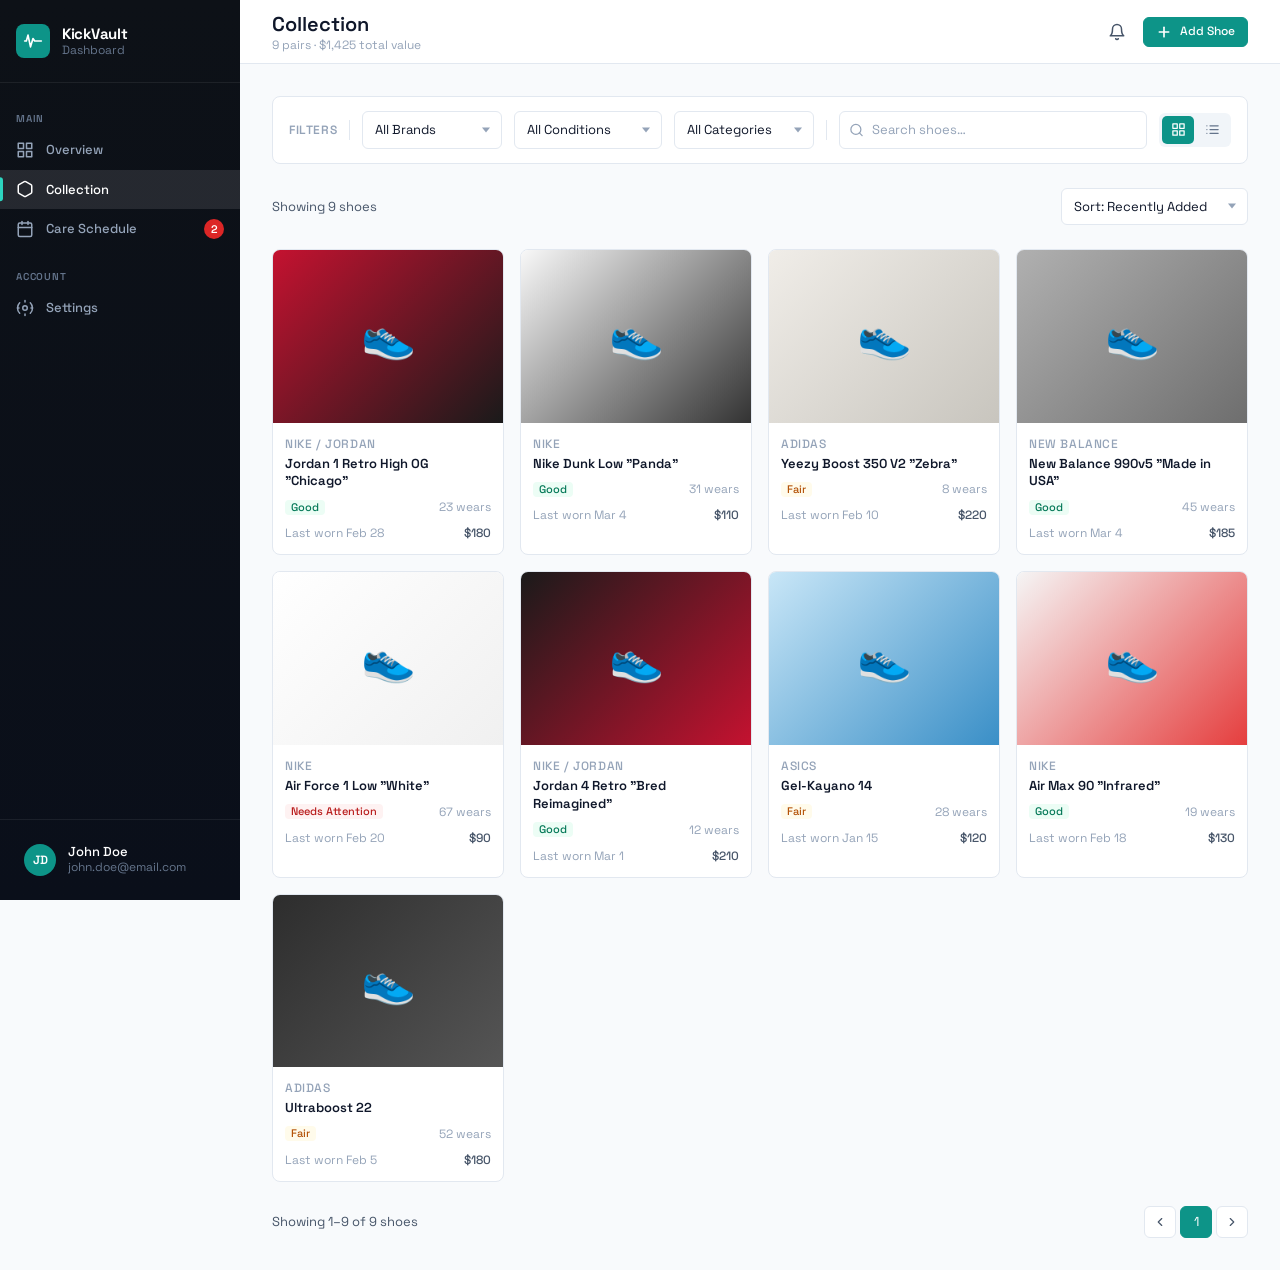
==== commit bee76c6f: "Improve UI: Space Grotesk font, teal palette, accessibility, motion - Typography: replace generic sy" ====
--- a/collection.html
+++ b/collection.html
@@ -4,6 +4,9 @@
   <meta charset="UTF-8" />
   <meta name="viewport" content="width=device-width, initial-scale=1.0" />
   <title>Collection — KickVault Dashboard</title>
+  <link rel="preconnect" href="https://fonts.googleapis.com">
+  <link rel="preconnect" href="https://fonts.gstatic.com" crossorigin>
+  <link href="https://fonts.googleapis.com/css2?family=Space+Grotesk:wght@300;400;500;600;700&display=swap" rel="stylesheet">
   <link rel="stylesheet" href="css/design-system.css" />
   <link rel="stylesheet" href="css/layout.css" />
   <link rel="stylesheet" href="css/collection.css" />
--- a/css/design-system.css
+++ b/css/design-system.css
@@ -37,17 +37,17 @@
   --color-neutral-800: #1e293b;
   --color-neutral-900: #0f172a;
 
-  /* --- Color Scale: Primary (Indigo) --- */
-  --color-primary-50:  #eef2ff;
-  --color-primary-100: #e0e7ff;
-  --color-primary-200: #c7d2fe;
-  --color-primary-300: #a5b4fc;
-  --color-primary-400: #818cf8;
-  --color-primary-500: #6366f1;
-  --color-primary-600: #4f46e5;
-  --color-primary-700: #4338ca;
-  --color-primary-800: #3730a3;
-  --color-primary-900: #312e81;
+  /* --- Color Scale: Primary (Teal) --- */
+  --color-primary-50:  #f0fdfa;
+  --color-primary-100: #ccfbf1;
+  --color-primary-200: #99f6e4;
+  --color-primary-300: #5eead4;
+  --color-primary-400: #2dd4bf;
+  --color-primary-500: #14b8a6;
+  --color-primary-600: #0d9488;
+  --color-primary-700: #0f766e;
+  --color-primary-800: #115e59;
+  --color-primary-900: #134e4a;
 
   /* --- Color Scale: Success (Emerald) --- */
   --color-success-50:  #ecfdf5;
@@ -164,7 +164,7 @@
 }
 
 body {
-  font-family: -apple-system, BlinkMacSystemFont, 'Segoe UI', system-ui, sans-serif;
+  font-family: 'Space Grotesk', system-ui, sans-serif;
   font-size: var(--text-base);
   font-weight: var(--font-normal);
   color: var(--text-primary);
@@ -641,3 +641,59 @@
   cursor: pointer;
   user-select: none;
 }
+
+
+/* ============================================================
+   ACCESSIBILITY & MOTION
+   ============================================================ */
+
+/* Focus-visible: keyboard navigation indicator (WCAG 2.1 AA) */
+:focus-visible {
+  outline: 2px solid var(--color-primary-500);
+  outline-offset: 2px;
+  border-radius: var(--radius-sm);
+}
+
+/* Remove default outline only when focus-visible is supported */
+:focus:not(:focus-visible) {
+  outline: none;
+}
+
+/* Respect OS-level reduced motion preference */
+@media (prefers-reduced-motion: reduce) {
+  *, *::before, *::after {
+    animation-duration: 0.01ms !important;
+    animation-iteration-count: 1 !important;
+    transition-duration: 0.01ms !important;
+    scroll-behavior: auto !important;
+  }
+}
+
+
+/* ============================================================
+   MICRO-INTERACTIONS
+   ============================================================ */
+
+/* Card lift on hover (interactive cards) */
+.card-interactive:hover {
+  transform: translateY(-2px);
+  box-shadow: var(--shadow-md);
+  border-color: var(--color-neutral-300);
+}
+
+/* Button tactile active state */
+.btn:active:not(:disabled) {
+  transform: translateY(1px);
+}
+
+/* Entrance animation keyframes */
+@keyframes fadeSlideUp {
+  from {
+    opacity: 0;
+    transform: translateY(16px);
+  }
+  to {
+    opacity: 1;
+    transform: translateY(0);
+  }
+}
--- a/css/layout.css
+++ b/css/layout.css
@@ -17,7 +17,7 @@
 .sidebar {
   width: 240px;
   flex-shrink: 0;
-  background: var(--color-neutral-900);
+  background: linear-gradient(180deg, #0d1117 0%, #0a0f1a 100%);
   display: flex;
   flex-direction: column;
   position: fixed;
